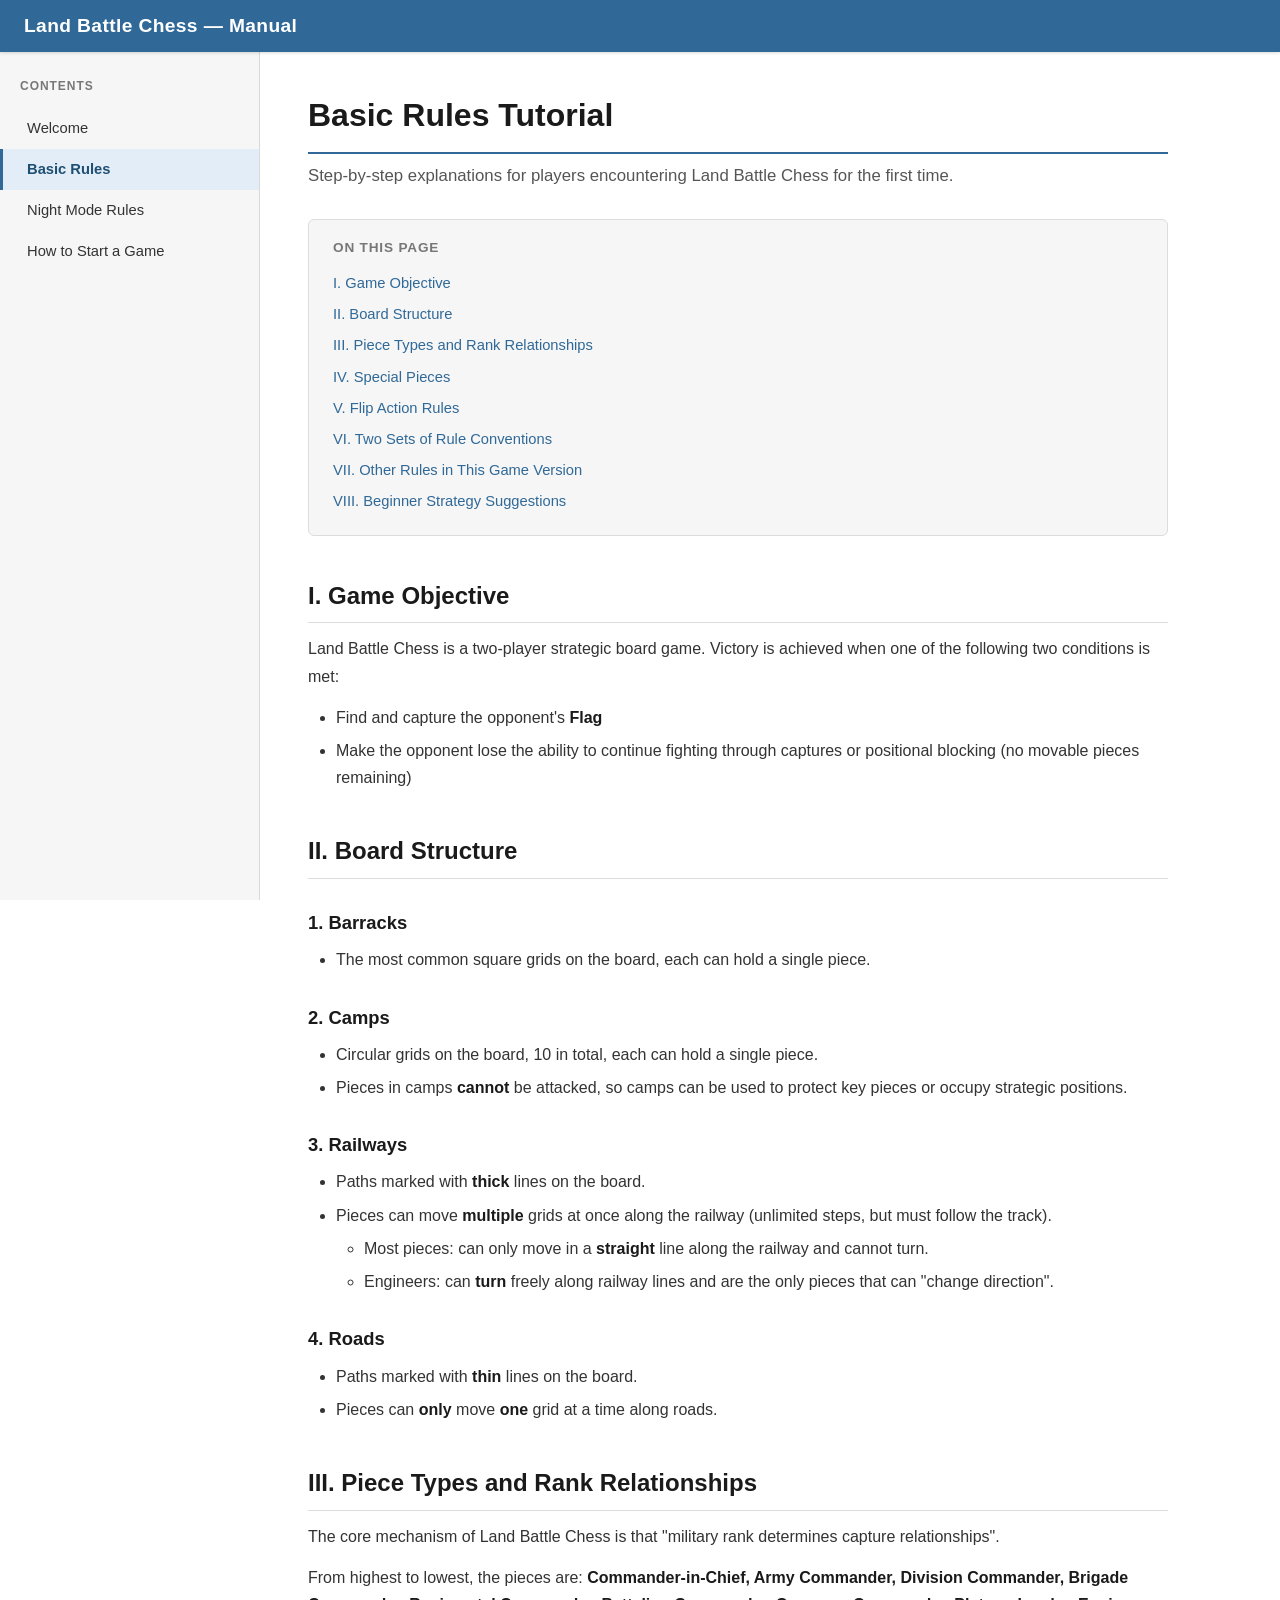
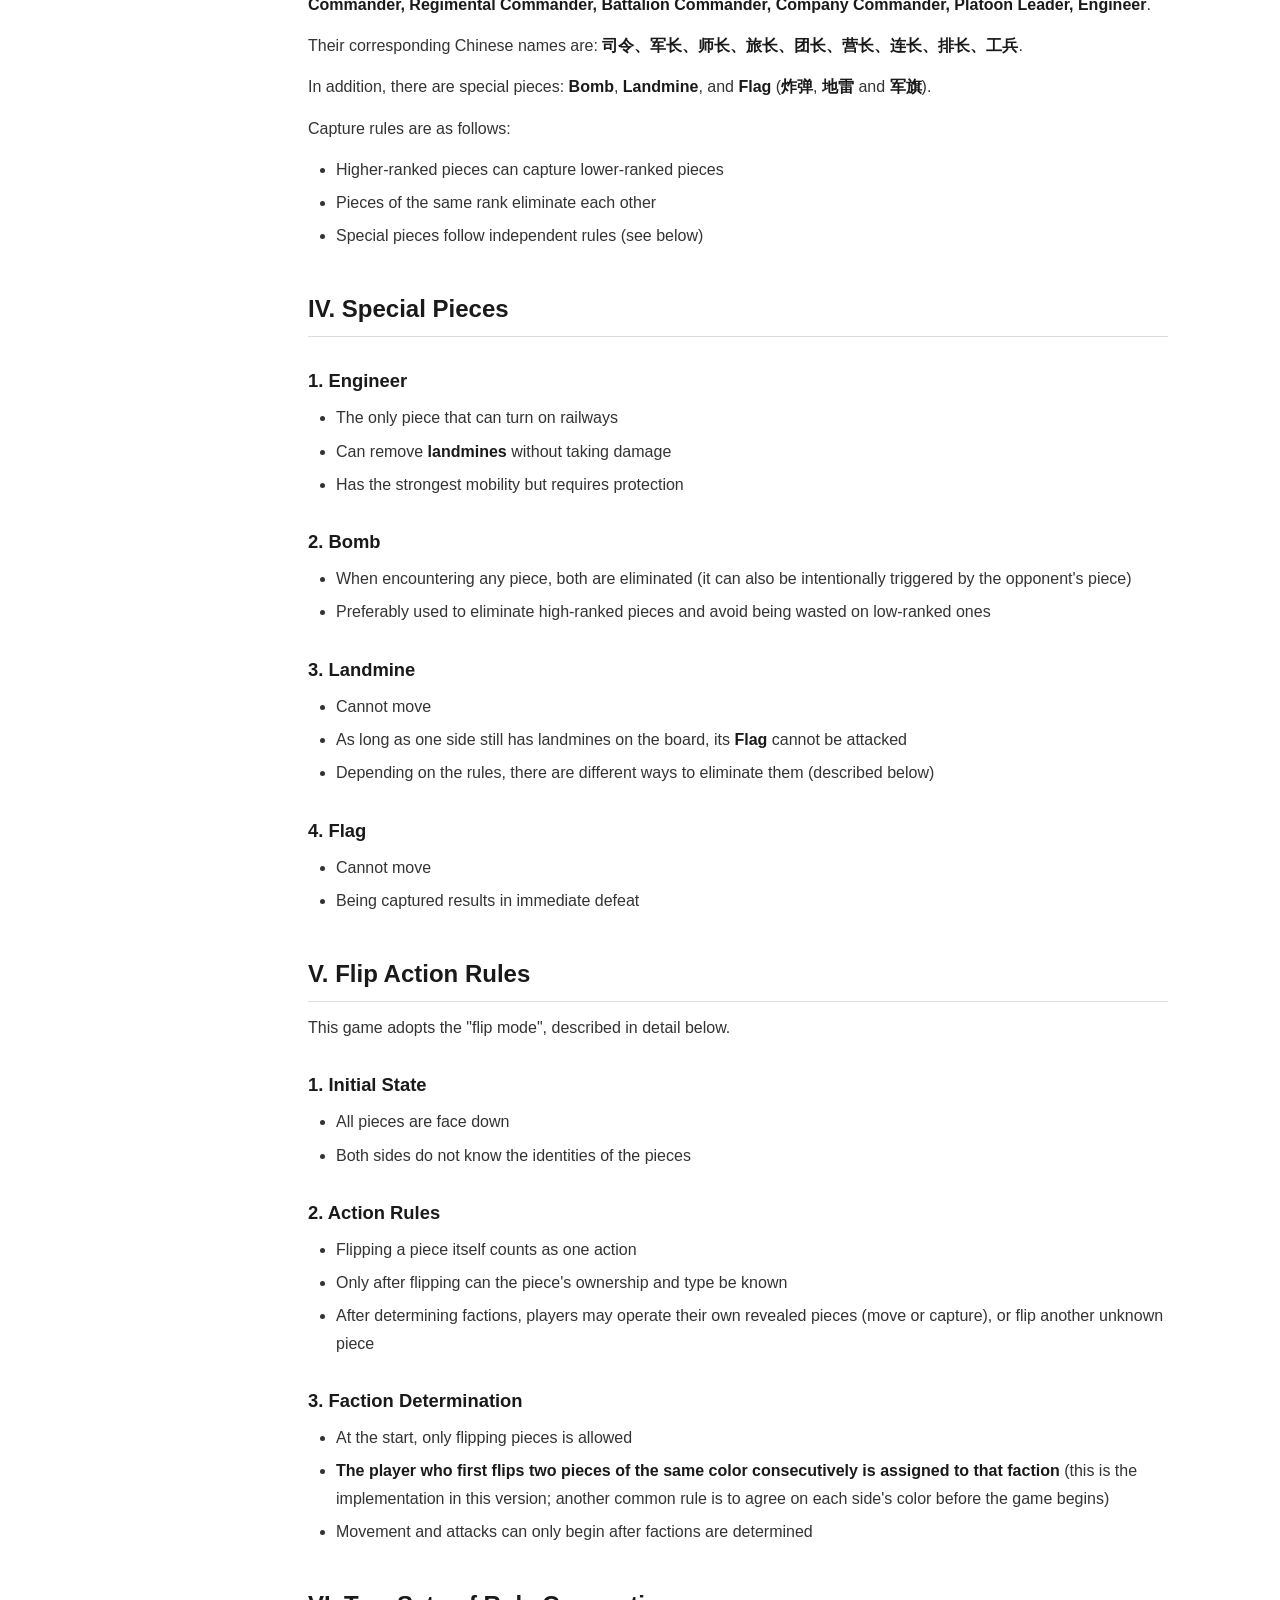
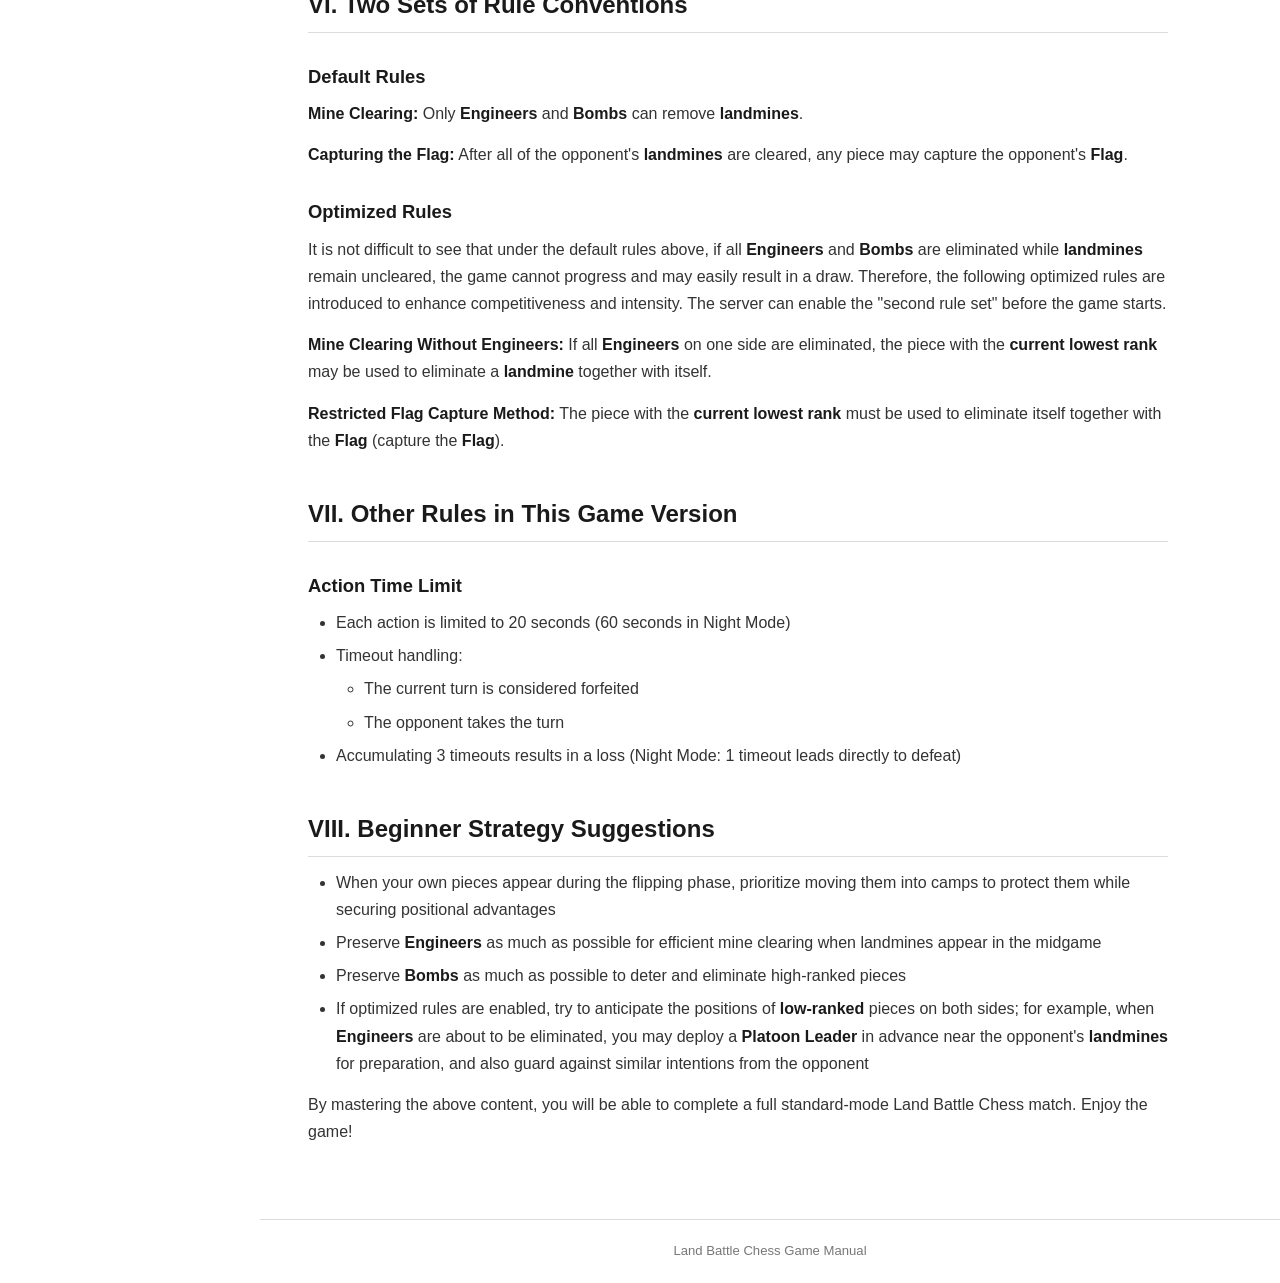
==== basic-rules.html @ 47ac5580 "init website" ====
<!DOCTYPE html>
<html lang="en">
<head>
  <meta charset="utf-8">
  <meta name="viewport" content="width=device-width, initial-scale=1">
  <title>Basic Rules &mdash; Land Battle Chess Manual</title>
  <link rel="stylesheet" href="style.css">
</head>
<body>

<!-- Header -->
<header class="site-header">
  <button class="menu-toggle" aria-label="Toggle navigation" onclick="toggleSidebar()">&#9776;</button>
  <a href="index.html" class="logo">Land Battle Chess &mdash; Manual</a>
</header>

<!-- Sidebar overlay (mobile) -->
<div class="sidebar-overlay" id="sidebarOverlay" onclick="toggleSidebar()"></div>

<!-- Layout -->
<div class="page-wrapper">

  <!-- Sidebar -->
  <aside class="sidebar" id="sidebar">
    <nav>
      <div class="nav-section-label">Contents</div>
      <a href="index.html">Welcome</a>
      <a href="basic-rules.html" class="active">Basic Rules</a>
      <a href="night-mode.html">Night Mode Rules</a>
      <a href="how-to-start.html">How to Start a Game</a>
    </nav>
  </aside>

  <!-- Content -->
  <main class="content">
    <h1>Basic Rules Tutorial</h1>
    <p class="subtitle">Step-by-step explanations for players encountering Land Battle Chess for the first time.</p>

    <!-- Table of Contents -->
    <div class="toc">
      <div class="toc-title">On this page</div>
      <ol>
        <li><a href="#game-objective">I. Game Objective</a></li>
        <li><a href="#board-structure">II. Board Structure</a></li>
        <li><a href="#piece-types">III. Piece Types and Rank Relationships</a></li>
        <li><a href="#special-pieces">IV. Special Pieces</a></li>
        <li><a href="#flip-action-rules">V. Flip Action Rules</a></li>
        <li><a href="#rule-conventions">VI. Two Sets of Rule Conventions</a></li>
        <li><a href="#other-rules">VII. Other Rules in This Game Version</a></li>
        <li><a href="#strategy">VIII. Beginner Strategy Suggestions</a></li>
      </ol>
    </div>

    <!-- I. Game Objective -->
    <h2 id="game-objective">I. Game Objective</h2>
    <p>Land Battle Chess is a two-player strategic board game. Victory is achieved when one of the following two conditions is met:</p>
    <ul>
      <li>Find and capture the opponent's <strong>Flag</strong></li>
      <li>Make the opponent lose the ability to continue fighting through captures or positional blocking (no movable pieces remaining)</li>
    </ul>

    <!-- II. Board Structure -->
    <h2 id="board-structure">II. Board Structure</h2>

    <h3>1. Barracks</h3>
    <ul>
      <li>The most common square grids on the board, each can hold a single piece.</li>
    </ul>

    <h3>2. Camps</h3>
    <ul>
      <li>Circular grids on the board, 10 in total, each can hold a single piece.</li>
      <li>Pieces in camps <strong>cannot</strong> be attacked, so camps can be used to protect key pieces or occupy strategic positions.</li>
    </ul>

    <h3>3. Railways</h3>
    <ul>
      <li>Paths marked with <strong>thick</strong> lines on the board.</li>
      <li>Pieces can move <strong>multiple</strong> grids at once along the railway (unlimited steps, but must follow the track).
        <ul>
          <li>Most pieces: can only move in a <strong>straight</strong> line along the railway and cannot turn.</li>
          <li>Engineers: can <strong>turn</strong> freely along railway lines and are the only pieces that can "change direction".</li>
        </ul>
      </li>
    </ul>

    <h3>4. Roads</h3>
    <ul>
      <li>Paths marked with <strong>thin</strong> lines on the board.</li>
      <li>Pieces can <strong>only</strong> move <strong>one</strong> grid at a time along roads.</li>
    </ul>

    <!-- III. Piece Types and Rank Relationships -->
    <h2 id="piece-types">III. Piece Types and Rank Relationships</h2>
    <p>The core mechanism of Land Battle Chess is that "military rank determines capture relationships".</p>
    <p>From highest to lowest, the pieces are: <strong>Commander-in-Chief, Army Commander, Division Commander, Brigade Commander, Regimental Commander, Battalion Commander, Company Commander, Platoon Leader, Engineer</strong>.</p>
    <p>Their corresponding Chinese names are: <strong>&#21496;&#20196;&#12289;&#20891;&#38271;&#12289;&#24072;&#38271;&#12289;&#26053;&#38271;&#12289;&#22242;&#38271;&#12289;&#33829;&#38271;&#12289;&#36830;&#38271;&#12289;&#25490;&#38271;&#12289;&#24037;&#20853;</strong>.</p>
    <p>In addition, there are special pieces: <strong>Bomb</strong>, <strong>Landmine</strong>, and <strong>Flag</strong> (<strong>&#28856;&#24377;</strong>, <strong>&#22320;&#38647;</strong> and <strong>&#20891;&#26071;</strong>).</p>
    <p>Capture rules are as follows:</p>
    <ul>
      <li>Higher-ranked pieces can capture lower-ranked pieces</li>
      <li>Pieces of the same rank eliminate each other</li>
      <li>Special pieces follow independent rules (see below)</li>
    </ul>

    <!-- IV. Special Pieces -->
    <h2 id="special-pieces">IV. Special Pieces</h2>

    <h3>1. Engineer</h3>
    <ul>
      <li>The only piece that can turn on railways</li>
      <li>Can remove <strong>landmines</strong> without taking damage</li>
      <li>Has the strongest mobility but requires protection</li>
    </ul>

    <h3>2. Bomb</h3>
    <ul>
      <li>When encountering any piece, both are eliminated (it can also be intentionally triggered by the opponent's piece)</li>
      <li>Preferably used to eliminate high-ranked pieces and avoid being wasted on low-ranked ones</li>
    </ul>

    <h3>3. Landmine</h3>
    <ul>
      <li>Cannot move</li>
      <li>As long as one side still has landmines on the board, its <strong>Flag</strong> cannot be attacked</li>
      <li>Depending on the rules, there are different ways to eliminate them (described below)</li>
    </ul>

    <h3>4. Flag</h3>
    <ul>
      <li>Cannot move</li>
      <li>Being captured results in immediate defeat</li>
    </ul>

    <!-- V. Flip Action Rules -->
    <h2 id="flip-action-rules">V. Flip Action Rules</h2>
    <p>This game adopts the "flip mode", described in detail below.</p>

    <h3>1. Initial State</h3>
    <ul>
      <li>All pieces are face down</li>
      <li>Both sides do not know the identities of the pieces</li>
    </ul>

    <h3>2. Action Rules</h3>
    <ul>
      <li>Flipping a piece itself counts as one action</li>
      <li>Only after flipping can the piece's ownership and type be known</li>
      <li>After determining factions, players may operate their own revealed pieces (move or capture), or flip another unknown piece</li>
    </ul>

    <h3>3. Faction Determination</h3>
    <ul>
      <li>At the start, only flipping pieces is allowed</li>
      <li><strong>The player who first flips two pieces of the same color consecutively is assigned to that faction</strong> (this is the implementation in this version; another common rule is to agree on each side's color before the game begins)</li>
      <li>Movement and attacks can only begin after factions are determined</li>
    </ul>

    <!-- VI. Two Sets of Rule Conventions -->
    <h2 id="rule-conventions">VI. Two Sets of Rule Conventions</h2>

    <h3>Default Rules</h3>
    <p><strong>Mine Clearing:</strong> Only <strong>Engineers</strong> and <strong>Bombs</strong> can remove <strong>landmines</strong>.</p>
    <p><strong>Capturing the Flag:</strong> After all of the opponent's <strong>landmines</strong> are cleared, any piece may capture the opponent's <strong>Flag</strong>.</p>

    <h3>Optimized Rules</h3>
    <p>It is not difficult to see that under the default rules above, if all <strong>Engineers</strong> and <strong>Bombs</strong> are eliminated while <strong>landmines</strong> remain uncleared, the game cannot progress and may easily result in a draw. Therefore, the following optimized rules are introduced to enhance competitiveness and intensity. The server can enable the "second rule set" before the game starts.</p>
    <p><strong>Mine Clearing Without Engineers:</strong> If all <strong>Engineers</strong> on one side are eliminated, the piece with the <strong>current lowest rank</strong> may be used to eliminate a <strong>landmine</strong> together with itself.</p>
    <p><strong>Restricted Flag Capture Method:</strong> The piece with the <strong>current lowest rank</strong> must be used to eliminate itself together with the <strong>Flag</strong> (capture the <strong>Flag</strong>).</p>

    <!-- VII. Other Rules -->
    <h2 id="other-rules">VII. Other Rules in This Game Version</h2>

    <h3>Action Time Limit</h3>
    <ul>
      <li>Each action is limited to 20 seconds (60 seconds in Night Mode)</li>
      <li>Timeout handling:
        <ul>
          <li>The current turn is considered forfeited</li>
          <li>The opponent takes the turn</li>
        </ul>
      </li>
      <li>Accumulating 3 timeouts results in a loss (Night Mode: 1 timeout leads directly to defeat)</li>
    </ul>

    <!-- VIII. Strategy -->
    <h2 id="strategy">VIII. Beginner Strategy Suggestions</h2>
    <ul>
      <li>When your own pieces appear during the flipping phase, prioritize moving them into camps to protect them while securing positional advantages</li>
      <li>Preserve <strong>Engineers</strong> as much as possible for efficient mine clearing when landmines appear in the midgame</li>
      <li>Preserve <strong>Bombs</strong> as much as possible to deter and eliminate high-ranked pieces</li>
      <li>If optimized rules are enabled, try to anticipate the positions of <strong>low-ranked</strong> pieces on both sides; for example, when <strong>Engineers</strong> are about to be eliminated, you may deploy a <strong>Platoon Leader</strong> in advance near the opponent's <strong>landmines</strong> for preparation, and also guard against similar intentions from the opponent</li>
    </ul>
    <p>By mastering the above content, you will be able to complete a full standard-mode Land Battle Chess match. Enjoy the game!</p>
  </main>

</div>

<!-- Footer -->
<footer class="site-footer">
  Land Battle Chess Game Manual
</footer>

<script>
function toggleSidebar() {
  document.getElementById('sidebar').classList.toggle('open');
  document.getElementById('sidebarOverlay').classList.toggle('active');
}
</script>

</body>
</html>
---- style.css ----
/* ===== Root Variables ===== */
:root {
  --primary: #306998;
  --primary-dark: #1e4f72;
  --primary-light: #4a90c4;
  --bg: #ffffff;
  --sidebar-bg: #f6f6f6;
  --sidebar-border: #d9d9d9;
  --text: #333333;
  --text-light: #555555;
  --text-muted: #777777;
  --heading: #1a1a1a;
  --border: #dcdcdc;
  --code-bg: #f0f0f0;
  --link: #306998;
  --link-hover: #1e4f72;
  --active-bg: #e3edf7;
  --active-border: #306998;
  --header-height: 52px;
  --sidebar-width: 260px;
  --content-max: 860px;
}

/* ===== Reset ===== */
*,
*::before,
*::after {
  box-sizing: border-box;
  margin: 0;
  padding: 0;
}

/* ===== Base ===== */
html {
  font-size: 16px;
  scroll-behavior: smooth;
  scroll-padding-top: calc(var(--header-height) + 20px);
}

body {
  font-family: -apple-system, BlinkMacSystemFont, "Segoe UI", Roboto, "Helvetica Neue", Arial, sans-serif;
  color: var(--text);
  background: var(--bg);
  line-height: 1.7;
  -webkit-font-smoothing: antialiased;
}

/* ===== Top Header ===== */
.site-header {
  position: fixed;
  top: 0;
  left: 0;
  right: 0;
  height: var(--header-height);
  background: var(--primary);
  color: #fff;
  display: flex;
  align-items: center;
  padding: 0 24px;
  z-index: 100;
  box-shadow: 0 1px 3px rgba(0, 0, 0, 0.15);
}

.site-header .logo {
  font-size: 1.2rem;
  font-weight: 700;
  color: #fff;
  text-decoration: none;
  letter-spacing: 0.02em;
}

.site-header .logo:hover {
  opacity: 0.9;
}

.menu-toggle {
  display: none;
  background: none;
  border: none;
  color: #fff;
  font-size: 1.5rem;
  cursor: pointer;
  padding: 4px 8px;
  margin-right: 12px;
  line-height: 1;
}

/* ===== Layout ===== */
.page-wrapper {
  display: flex;
  margin-top: var(--header-height);
  min-height: calc(100vh - var(--header-height));
}

/* ===== Sidebar ===== */
.sidebar {
  position: fixed;
  top: var(--header-height);
  left: 0;
  bottom: 0;
  width: var(--sidebar-width);
  background: var(--sidebar-bg);
  border-right: 1px solid var(--sidebar-border);
  padding: 24px 0;
  overflow-y: auto;
  z-index: 50;
}

.sidebar nav {
  display: flex;
  flex-direction: column;
}

.sidebar .nav-section-label {
  font-size: 0.75rem;
  font-weight: 600;
  text-transform: uppercase;
  letter-spacing: 0.08em;
  color: var(--text-muted);
  padding: 0 20px 8px;
  margin-bottom: 4px;
}

.sidebar a {
  display: block;
  padding: 8px 20px 8px 24px;
  color: var(--text);
  text-decoration: none;
  font-size: 0.92rem;
  border-left: 3px solid transparent;
  transition: background 0.15s, border-color 0.15s, color 0.15s;
}

.sidebar a:hover {
  background: #eaeaea;
  color: var(--primary-dark);
}

.sidebar a.active {
  background: var(--active-bg);
  border-left-color: var(--active-border);
  color: var(--primary-dark);
  font-weight: 600;
}

/* ===== Main Content ===== */
.content {
  margin-left: var(--sidebar-width);
  flex: 1;
  padding: 36px 48px 60px;
  max-width: calc(var(--content-max) + 96px);
}

/* ===== Typography ===== */
.content h1 {
  font-size: 2rem;
  font-weight: 700;
  color: var(--heading);
  margin-bottom: 8px;
  padding-bottom: 10px;
  border-bottom: 2px solid var(--primary);
}

.content h1 + .subtitle {
  color: var(--text-light);
  font-size: 1.05rem;
  margin-bottom: 28px;
}

.content h2 {
  font-size: 1.5rem;
  font-weight: 600;
  color: var(--heading);
  margin-top: 40px;
  margin-bottom: 12px;
  padding-bottom: 6px;
  border-bottom: 1px solid var(--border);
}

.content h3 {
  font-size: 1.15rem;
  font-weight: 600;
  color: var(--heading);
  margin-top: 28px;
  margin-bottom: 8px;
}

.content p {
  margin-bottom: 14px;
}

.content ul,
.content ol {
  margin-bottom: 14px;
  padding-left: 28px;
}

.content li {
  margin-bottom: 6px;
}

.content li ul,
.content li ol {
  margin-top: 6px;
  margin-bottom: 6px;
}

.content strong {
  font-weight: 600;
  color: var(--heading);
}

.content em {
  font-style: italic;
}

.content a {
  color: var(--link);
  text-decoration: none;
  border-bottom: 1px solid transparent;
  transition: border-color 0.15s;
}

.content a:hover {
  border-bottom-color: var(--link);
}

/* ===== Images ===== */
.content figure {
  margin: 24px 0;
}

.content figure img {
  max-width: 100%;
  height: auto;
  border: 1px solid var(--border);
  border-radius: 4px;
  box-shadow: 0 1px 4px rgba(0, 0, 0, 0.08);
}

.content figure figcaption {
  font-size: 0.85rem;
  color: var(--text-muted);
  margin-top: 6px;
}

/* Inline images (for pages without figure wrapper) */
.content img {
  max-width: 100%;
  height: auto;
  border: 1px solid var(--border);
  border-radius: 4px;
  box-shadow: 0 1px 4px rgba(0, 0, 0, 0.08);
  margin: 20px 0;
  display: block;
}

/* ===== Welcome Page ===== */
.welcome-hero {
  text-align: center;
  padding: 48px 0 36px;
}

.welcome-hero h1 {
  border-bottom: none;
  font-size: 2.2rem;
  margin-bottom: 12px;
}

.welcome-hero .tagline {
  font-size: 1.15rem;
  color: var(--text-light);
  margin-bottom: 0;
}

.welcome-cards {
  display: grid;
  grid-template-columns: repeat(auto-fit, minmax(220px, 1fr));
  gap: 20px;
  margin-top: 36px;
}

.welcome-card {
  border: 1px solid var(--border);
  border-radius: 6px;
  padding: 24px 20px;
  text-decoration: none;
  color: var(--text);
  transition: border-color 0.2s, box-shadow 0.2s;
  display: block;
}

.welcome-card:hover {
  border-color: var(--primary-light);
  box-shadow: 0 2px 8px rgba(48, 105, 152, 0.12);
}

.welcome-card .card-title {
  font-size: 1.05rem;
  font-weight: 600;
  color: var(--primary-dark);
  margin-bottom: 8px;
}

.welcome-card .card-desc {
  font-size: 0.9rem;
  color: var(--text-light);
  line-height: 1.5;
}

.welcome-intro {
  margin-top: 36px;
  padding: 24px 28px;
  background: var(--sidebar-bg);
  border: 1px solid var(--border);
  border-radius: 6px;
  line-height: 1.75;
}

.welcome-intro p {
  margin-bottom: 10px;
}

.welcome-intro p:last-child {
  margin-bottom: 0;
}

/* ===== Table of Contents (in-page) ===== */
.toc {
  background: var(--sidebar-bg);
  border: 1px solid var(--border);
  border-radius: 6px;
  padding: 16px 24px;
  margin-bottom: 32px;
}

.toc .toc-title {
  font-size: 0.85rem;
  font-weight: 600;
  text-transform: uppercase;
  letter-spacing: 0.06em;
  color: var(--text-muted);
  margin-bottom: 10px;
}

.toc ol {
  list-style: none;
  padding-left: 0;
  margin-bottom: 0;
}

.toc li {
  margin-bottom: 4px;
}

.toc a {
  font-size: 0.92rem;
  color: var(--link);
  text-decoration: none;
}

.toc a:hover {
  text-decoration: underline;
}

/* ===== Footer ===== */
.site-footer {
  margin-left: var(--sidebar-width);
  padding: 20px 48px;
  border-top: 1px solid var(--border);
  font-size: 0.82rem;
  color: var(--text-muted);
  text-align: center;
}

/* ===== Responsive ===== */
@media (max-width: 800px) {
  .menu-toggle {
    display: block;
  }

  .sidebar {
    transform: translateX(-100%);
    transition: transform 0.25s ease;
    box-shadow: none;
  }

  .sidebar.open {
    transform: translateX(0);
    box-shadow: 2px 0 12px rgba(0, 0, 0, 0.15);
  }

  .content {
    margin-left: 0;
    padding: 28px 20px 48px;
  }

  .site-footer {
    margin-left: 0;
    padding: 16px 20px;
  }

  .content h1 {
    font-size: 1.6rem;
  }

  .content h2 {
    font-size: 1.25rem;
  }

  .welcome-hero h1 {
    font-size: 1.7rem;
  }
}

/* Sidebar overlay on mobile */
.sidebar-overlay {
  display: none;
  position: fixed;
  inset: 0;
  background: rgba(0, 0, 0, 0.3);
  z-index: 40;
}

.sidebar-overlay.active {
  display: block;
}
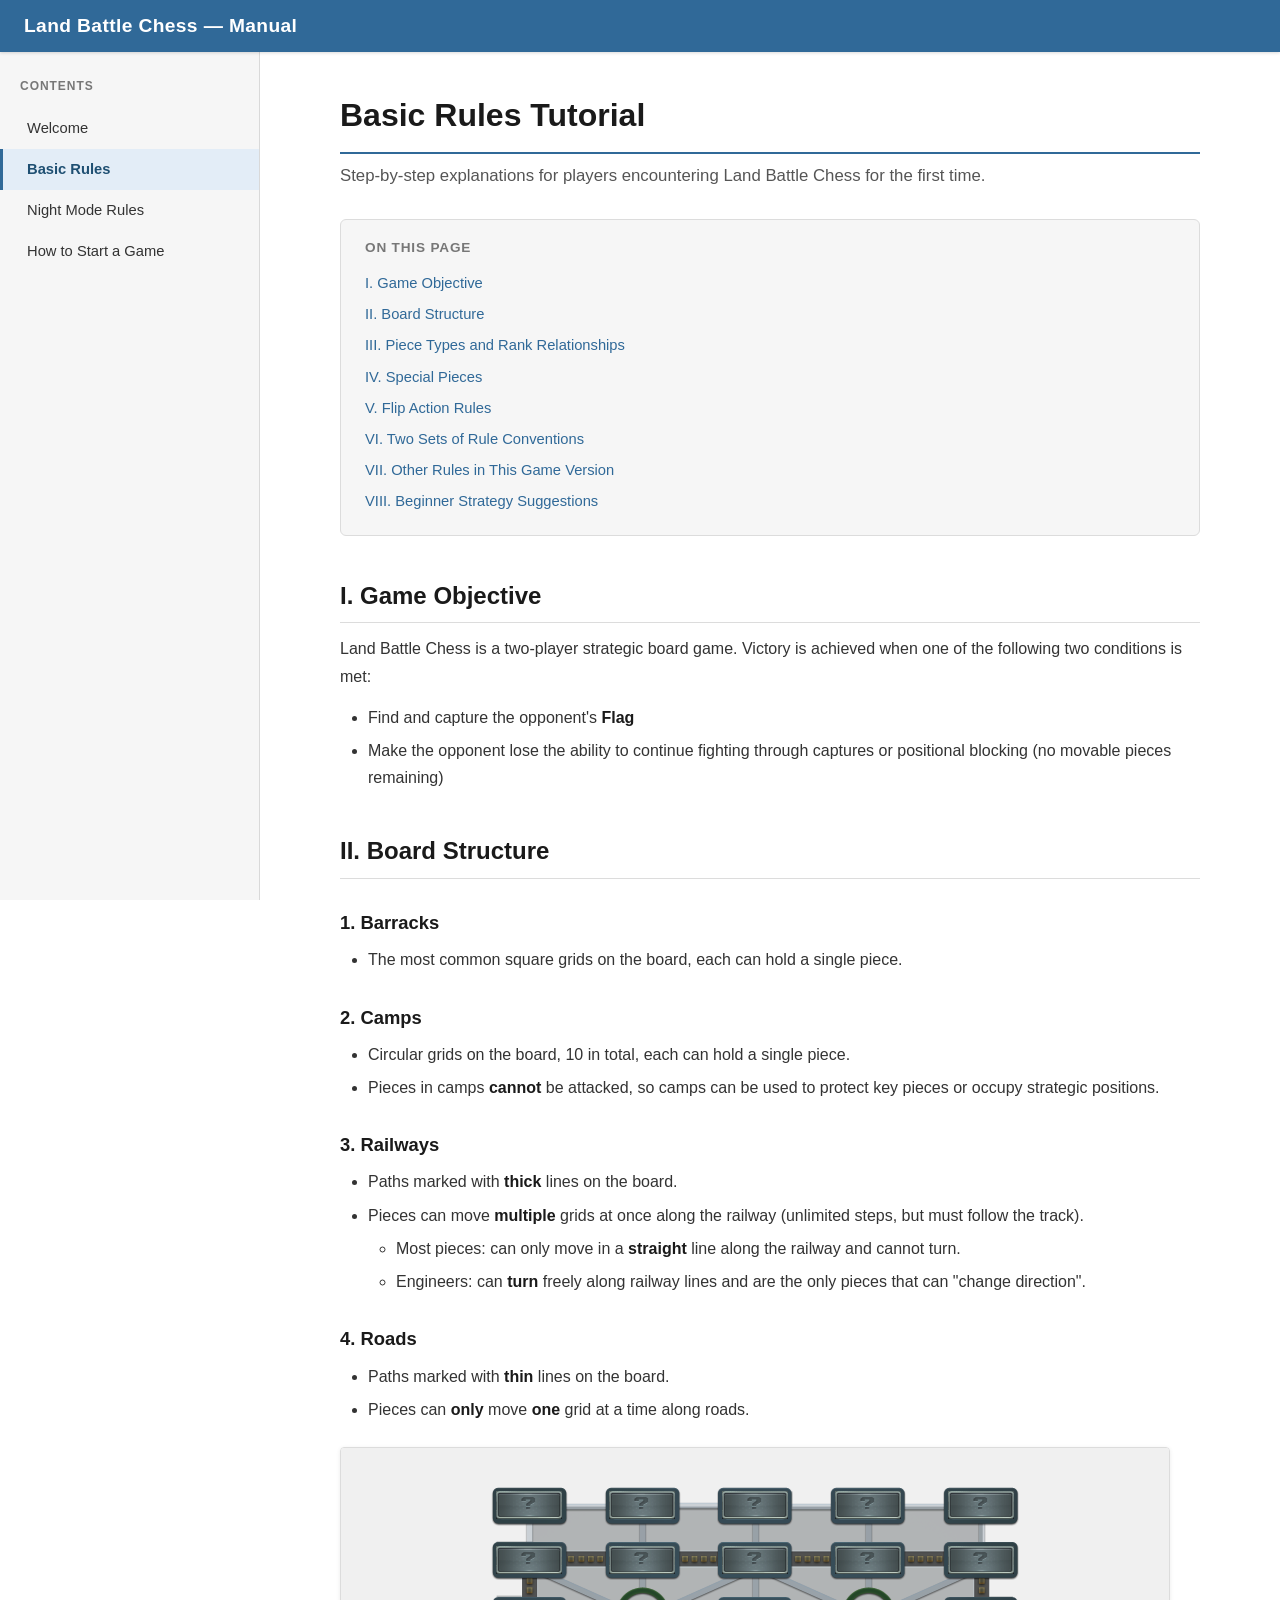
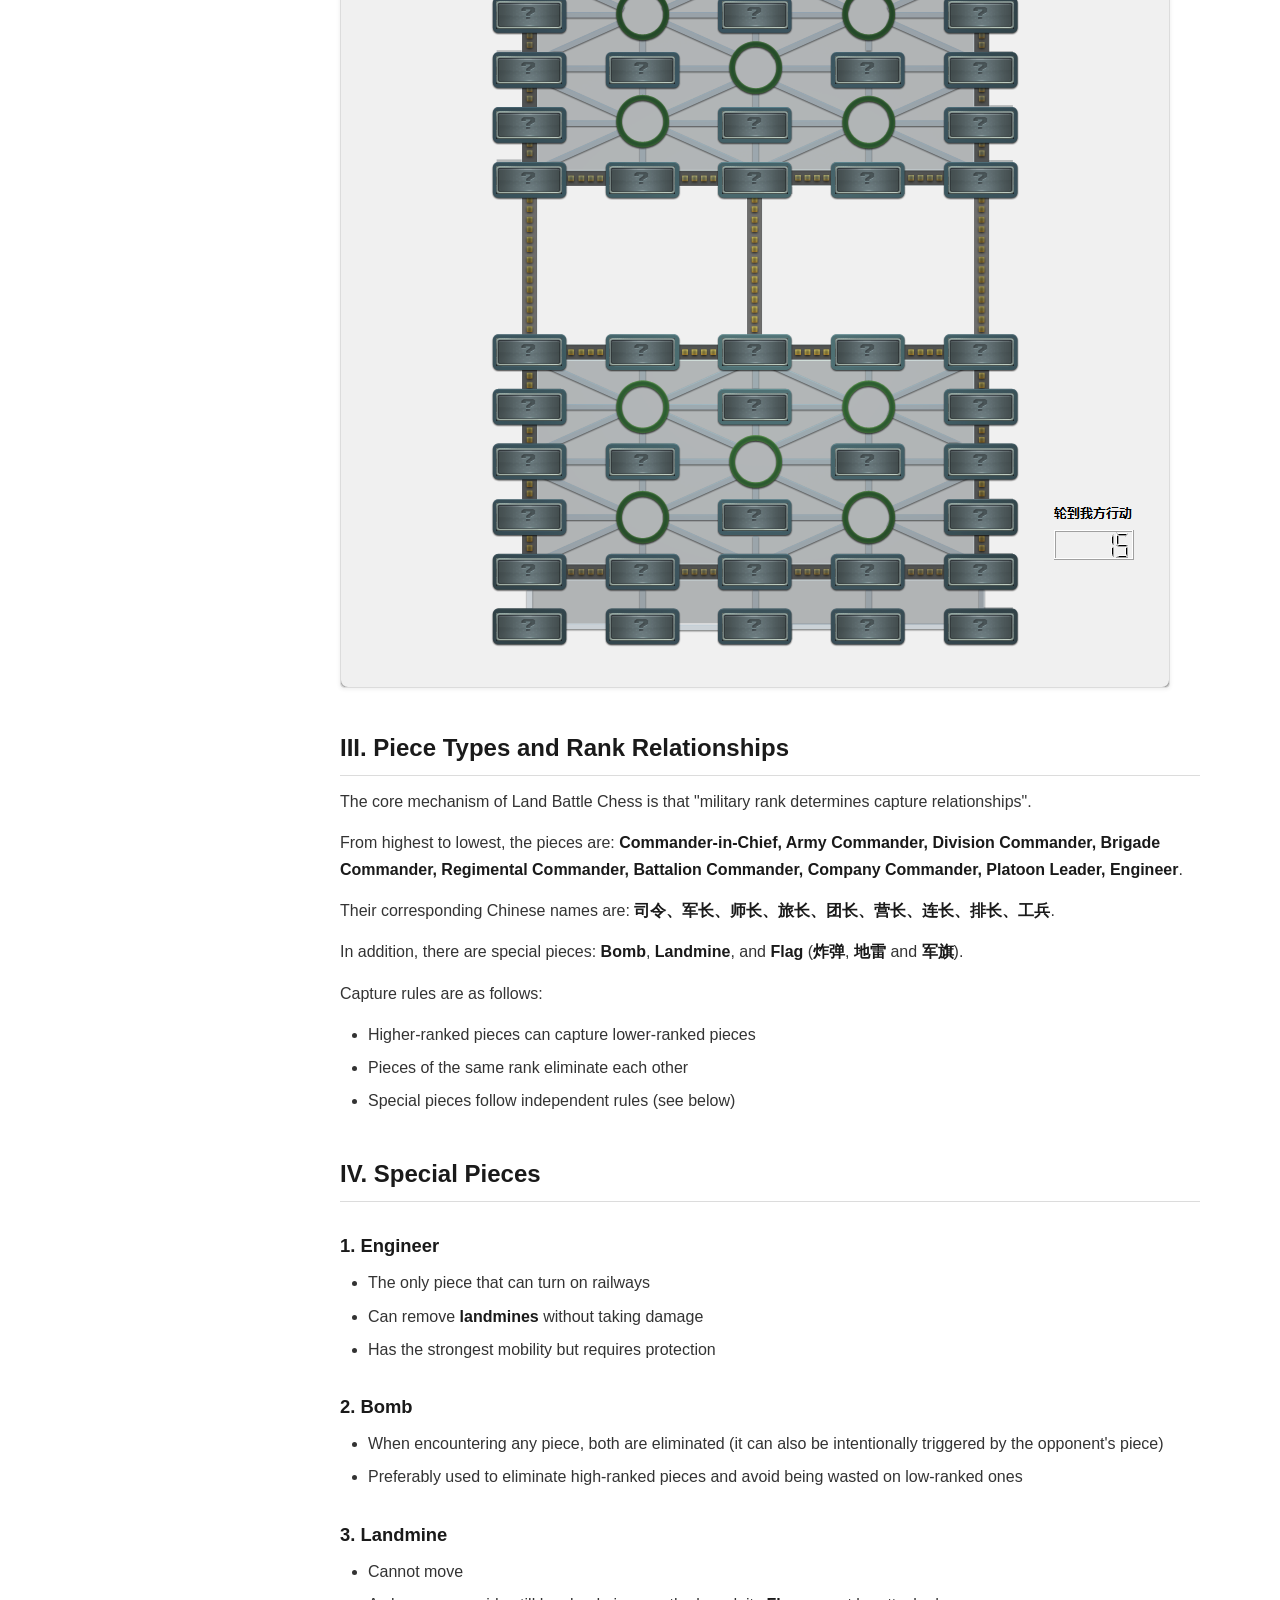
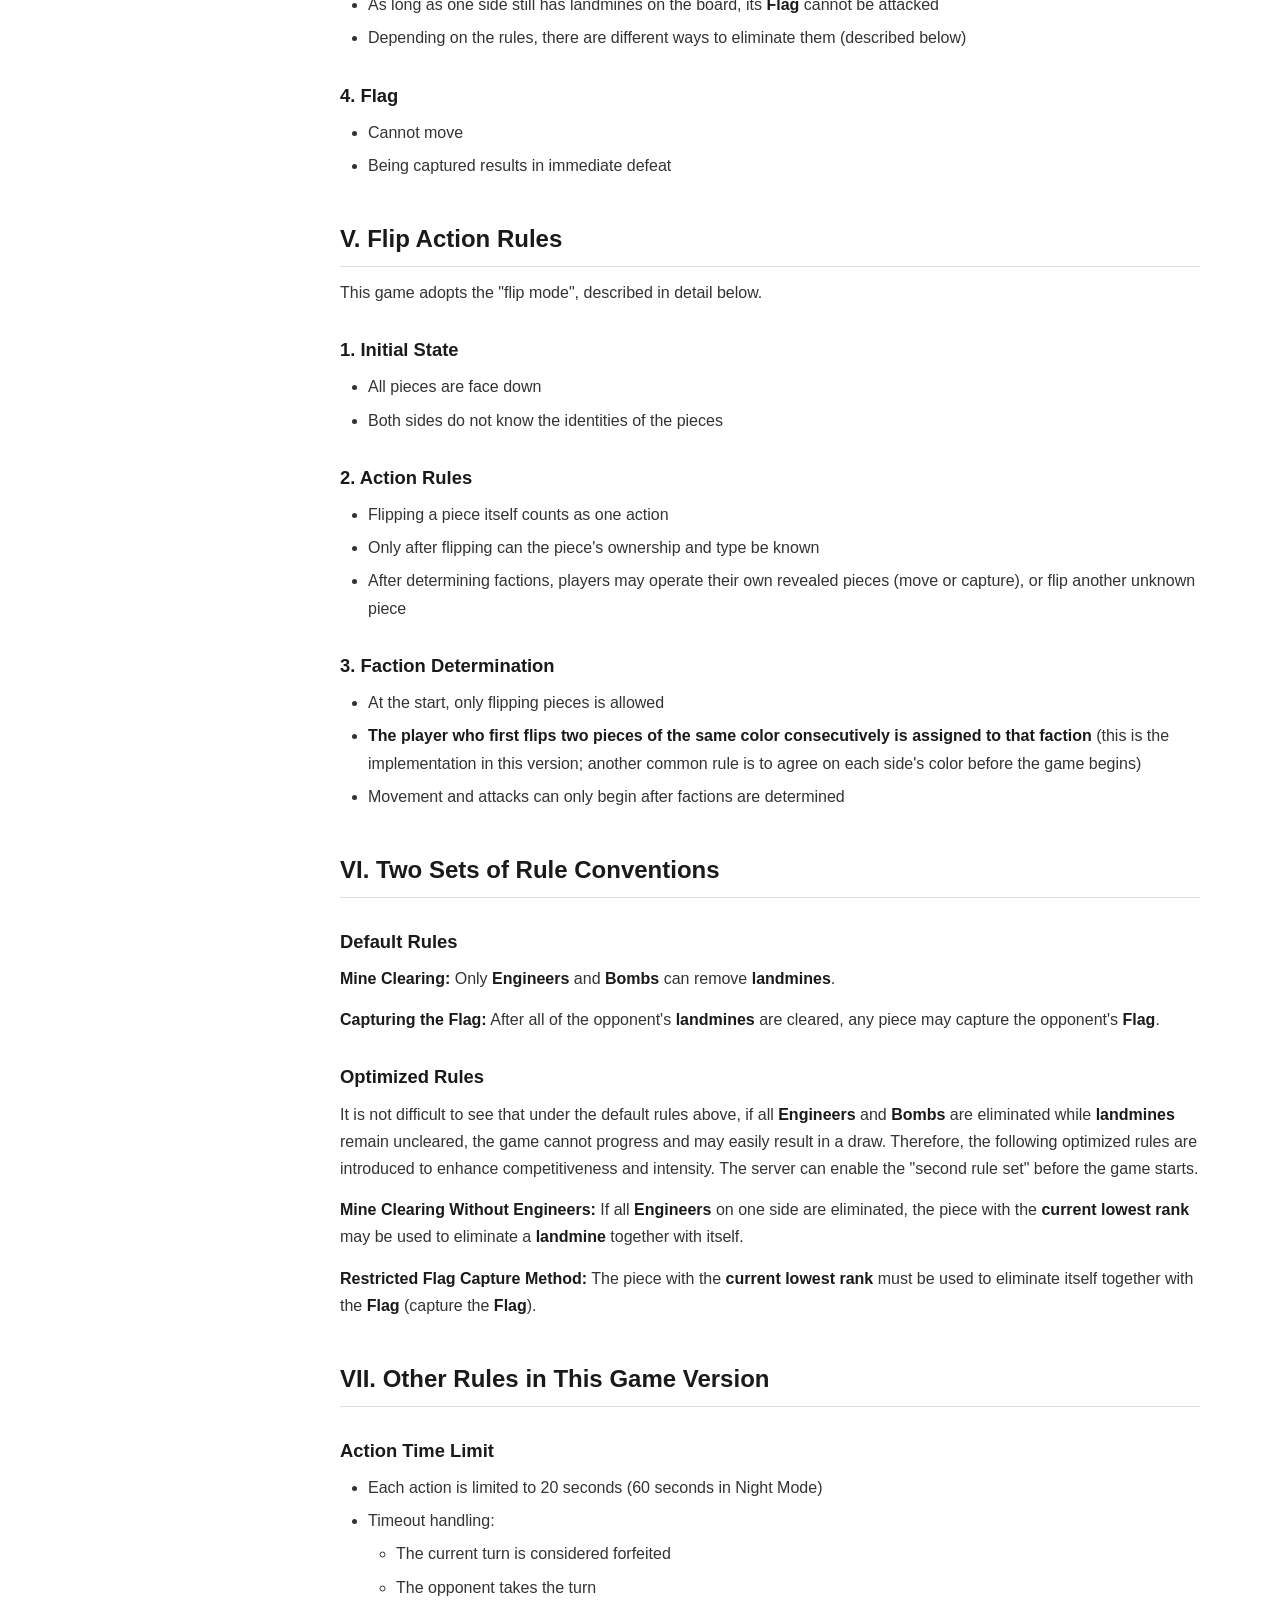
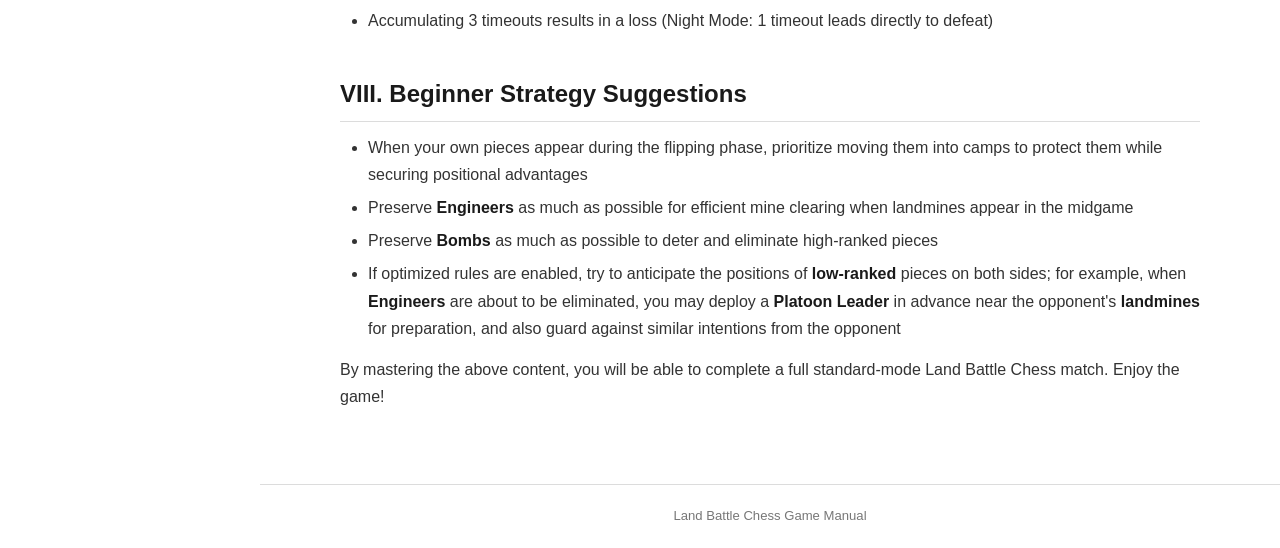
==== commit 18090852: "Fix welcome page" ====
--- a/basic-rules.html
+++ b/basic-rules.html
@@ -90,6 +90,10 @@
       <li>Pieces can <strong>only</strong> move <strong>one</strong> grid at a time along roads.</li>
     </ul>
 
+    <figure>
+      <img src="3.png" alt="Game board showing turn indicator and countdown timer">
+    </figure>
+
     <!-- III. Piece Types and Rank Relationships -->
     <h2 id="piece-types">III. Piece Types and Rank Relationships</h2>
     <p>The core mechanism of Land Battle Chess is that "military rank determines capture relationships".</p>
--- a/style.css
+++ b/style.css
@@ -90,6 +90,7 @@
   display: flex;
   margin-top: var(--header-height);
   min-height: calc(100vh - var(--header-height));
+  padding-left: var(--sidebar-width);
 }
 
 /* ===== Sidebar ===== */
@@ -145,10 +146,10 @@
 
 /* ===== Main Content ===== */
 .content {
-  margin-left: var(--sidebar-width);
-  flex: 1;
+  width: 100%;
+  max-width: calc(var(--content-max) + 96px);
+  margin: 0 auto;
   padding: 36px 48px 60px;
-  max-width: calc(var(--content-max) + 96px);
 }
 
 /* ===== Typography ===== */
@@ -278,9 +279,10 @@
   grid-template-columns: repeat(auto-fit, minmax(220px, 1fr));
   gap: 20px;
   margin-top: 36px;
-}
-
-.welcome-card {
+  margin-bottom: 20px;
+}
+
+.content a.welcome-card {
   border: 1px solid var(--border);
   border-radius: 6px;
   padding: 24px 20px;
@@ -290,7 +292,7 @@
   display: block;
 }
 
-.welcome-card:hover {
+.content a.welcome-card:hover {
   border-color: var(--primary-light);
   box-shadow: 0 2px 8px rgba(48, 105, 152, 0.12);
 }
@@ -390,8 +392,11 @@
     box-shadow: 2px 0 12px rgba(0, 0, 0, 0.15);
   }
 
+  .page-wrapper {
+    padding-left: 0;
+  }
+
   .content {
-    margin-left: 0;
     padding: 28px 20px 48px;
   }
 
